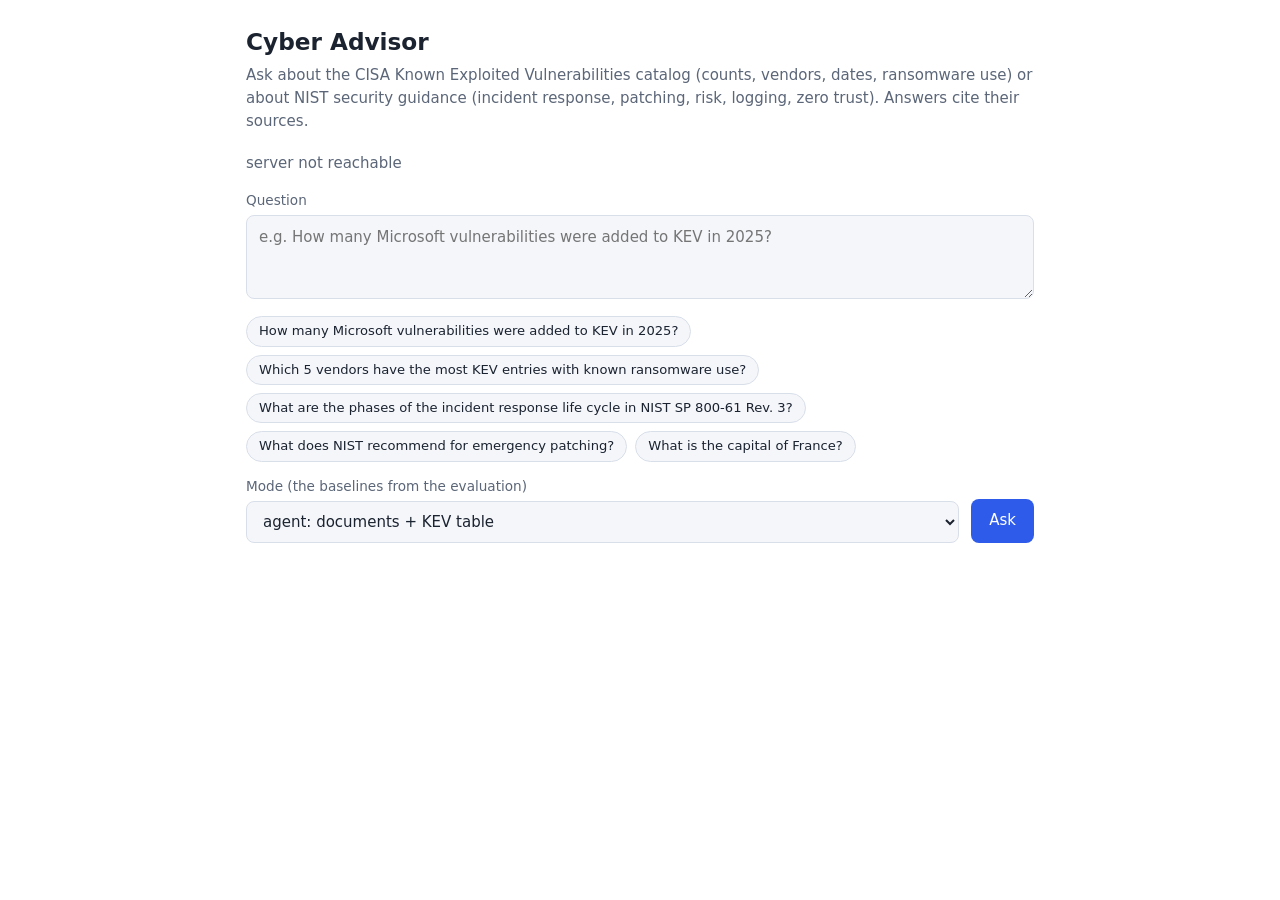
==== web/index.html @ 1cd0cd9b "first commit" ====
<!doctype html>
<html lang="en">
<head>
  <meta charset="utf-8">
  <meta name="viewport" content="width=device-width, initial-scale=1">
  <title>Cyber Advisor</title>
  <style>
    :root { --bg:#fff; --fg:#1b2330; --muted:#5b6678; --card:#f4f6fa; --line:#d9dfe9; --accent:#2f5bea;
            --ok:#1a7f4b; --warn:#a15c00; --bad:#b3261e; --act:#2f5bea; }
    @media (prefers-color-scheme: dark) {
      :root { --bg:#0f1319; --fg:#e6e9ef; --muted:#97a2b3; --card:#171d27; --line:#2a3342; --accent:#7c9bff;
              --ok:#4ade80; --warn:#fbbf24; --bad:#f87171; --act:#7c9bff; } }
    * { box-sizing: border-box; }
    body { margin:0; background:var(--bg); color:var(--fg); font:15px/1.55 system-ui,-apple-system,"Segoe UI",sans-serif; }
    main { max-width: 820px; margin: 0 auto; padding: 24px 16px 64px; }
    h1 { font-size: 1.45rem; margin: 0 0 4px; }
    .sub, .muted { color: var(--muted); }
    .sub { margin: 0 0 18px; }
    label { display:block; font-size:.85rem; color:var(--muted); margin: 14px 0 4px; }
    textarea, select { width:100%; background:var(--card); color:var(--fg); border:1px solid var(--line);
                       border-radius:8px; padding:10px 12px; font:inherit; }
    textarea { min-height: 84px; resize: vertical; }
    .row { display:flex; gap:12px; flex-wrap:wrap; align-items:flex-end; }
    .row > div { flex:1 1 220px; }
    button { background:var(--accent); color:#fff; border:0; border-radius:8px; padding:10px 18px; font:inherit; cursor:pointer; }
    button:disabled { opacity:.55; cursor:default; }
    .chips { display:flex; gap:8px; flex-wrap:wrap; margin-top:10px; }
    .chip { background:var(--card); color:var(--fg); border:1px solid var(--line); border-radius:999px; padding:4px 12px; font-size:.82rem; }
    .panel { background:var(--card); border:1px solid var(--line); border-radius:10px; margin-top:18px; overflow:hidden; }
    .panel h2 { font-size:.8rem; letter-spacing:.04em; text-transform:uppercase; color:var(--muted); margin:0; padding:10px 14px; border-bottom:1px solid var(--line); }
    .step { padding:8px 14px; border-bottom:1px solid var(--line); font-size:.85rem; word-break:break-word; }
    .step:last-child { border-bottom:0; }
    .step b.act { color:var(--act); } .step b.obs { color:var(--ok); }
    code, pre { font-family: ui-monospace, Consolas, monospace; font-size:.82rem; }
    pre { margin:6px 0 0; white-space:pre-wrap; word-break:break-word; color:var(--muted); }
    .answer { padding:14px; white-space:pre-wrap; }
    .meta { padding:0 14px 14px; font-size:.85rem; }
    .meta ul { margin:4px 0 10px; padding-left:20px; }
    .tag { display:inline-block; border:1px solid currentColor; border-radius:6px; padding:0 8px; font-size:.78rem; margin-right:6px; }
    .tag.ok { color:var(--ok); } .tag.warn { color:var(--warn); } .tag.bad { color:var(--bad); }
    .err { color:var(--bad); margin-top:14px; }
  </style>
</head>
<body>
<main>
  <h1>Cyber Advisor</h1>
  <p class="sub">Ask about the CISA Known Exploited Vulnerabilities catalog (counts, vendors, dates, ransomware use)
    or about NIST security guidance (incident response, patching, risk, logging, zero trust). Answers cite their sources.</p>
  <p class="muted" id="health">checking server…</p>

  <label for="q">Question</label>
  <textarea id="q" maxlength="1000" placeholder="e.g. How many Microsoft vulnerabilities were added to KEV in 2025?"></textarea>
  <div class="chips" id="examples"></div>

  <div class="row">
    <div>
      <label for="mode">Mode (the baselines from the evaluation)</label>
      <select id="mode">
        <option value="agent">agent: documents + KEV table</option>
        <option value="rag_only">documents only (no SQL)</option>
        <option value="no_tools">no tools (bare model)</option>
      </select>
    </div>
    <div style="flex:0 0 auto"><button id="ask">Ask</button></div>
  </div>

  <p class="err" id="error" hidden></p>
  <section class="panel" id="trace-panel" hidden><h2>What the agent did</h2><div id="trace"></div></section>
  <section class="panel" id="answer-panel" hidden><h2>Answer</h2><div class="answer" id="answer"></div><div class="meta" id="meta"></div></section>
</main>
<script src="app.js"></script>
</body>
</html>
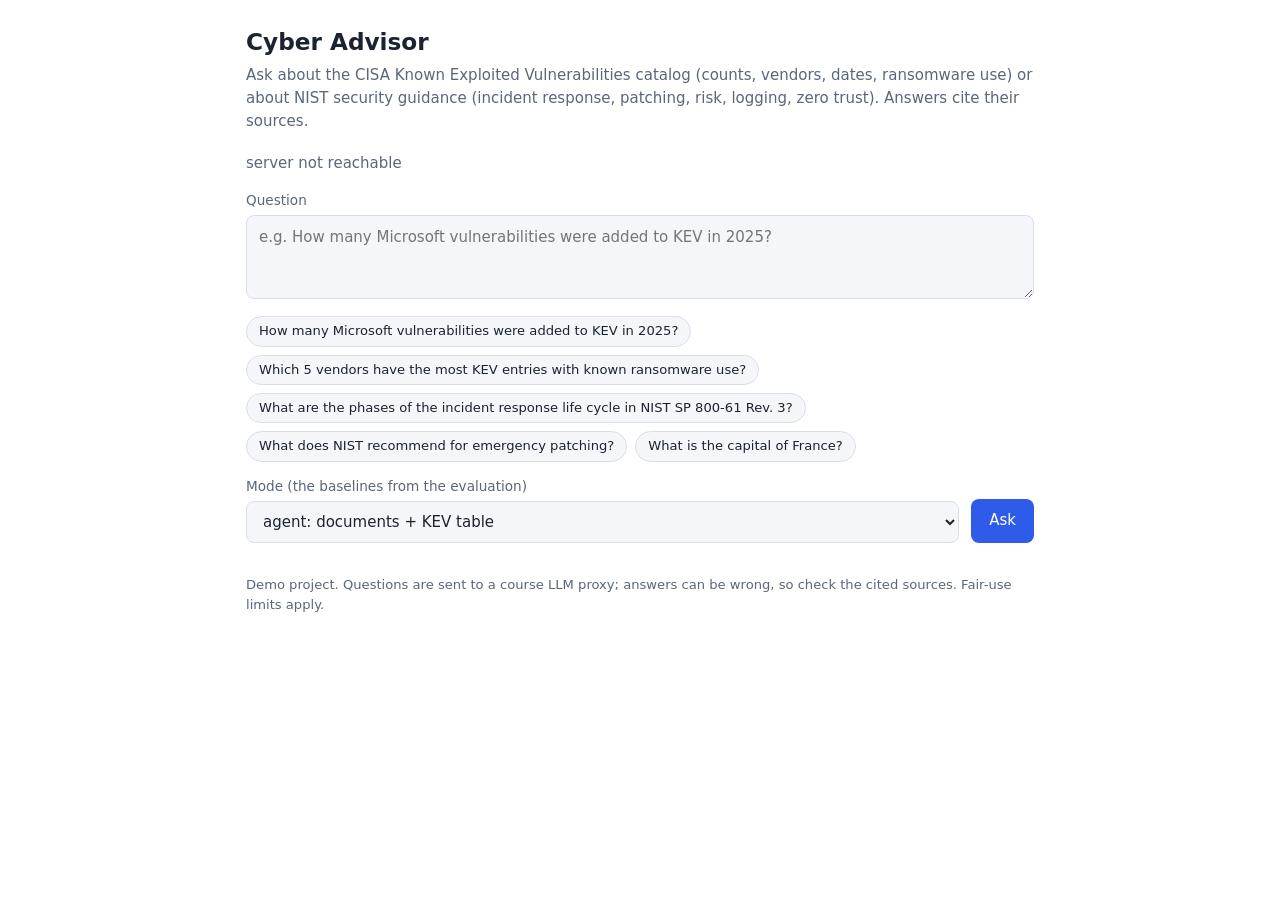
==== commit c84e78ff: "Implement rate limiting, enhance deployment instructions, and update .gitignore for Docker compatibi" ====
--- a/web/index.html
+++ b/web/index.html
@@ -67,6 +67,7 @@
   <p class="err" id="error" hidden></p>
   <section class="panel" id="trace-panel" hidden><h2>What the agent did</h2><div id="trace"></div></section>
   <section class="panel" id="answer-panel" hidden><h2>Answer</h2><div class="answer" id="answer"></div><div class="meta" id="meta"></div></section>
+  <p class="muted" style="margin-top:32px;font-size:.82rem">Demo project. Questions are sent to a course LLM proxy; answers can be wrong, so check the cited sources. Fair-use limits apply.</p>
 </main>
 <script src="app.js"></script>
 </body>
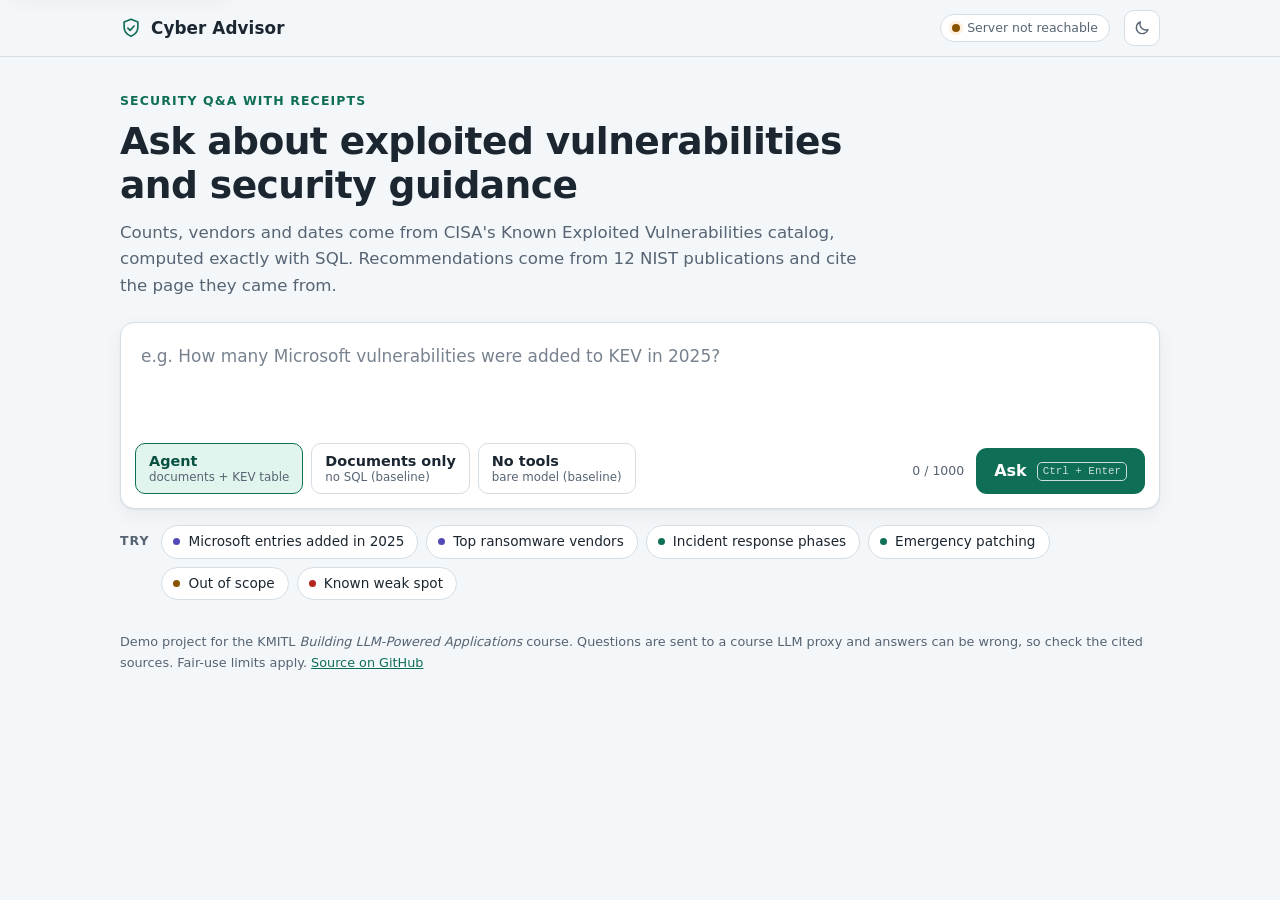
==== commit 200f320f: "Add initial CSS styles for Cyber Advisor UI with responsive design and theming support" ====
--- a/web/index.html
+++ b/web/index.html
@@ -3,72 +3,96 @@
 <head>
   <meta charset="utf-8">
   <meta name="viewport" content="width=device-width, initial-scale=1">
+  <meta name="color-scheme" content="light dark">
+  <meta name="description" content="Cyber Advisor answers security questions from NIST guidance and the CISA KEV catalog, with citations and exact SQL.">
   <title>Cyber Advisor</title>
-  <style>
-    :root { --bg:#fff; --fg:#1b2330; --muted:#5b6678; --card:#f4f6fa; --line:#d9dfe9; --accent:#2f5bea;
-            --ok:#1a7f4b; --warn:#a15c00; --bad:#b3261e; --act:#2f5bea; }
-    @media (prefers-color-scheme: dark) {
-      :root { --bg:#0f1319; --fg:#e6e9ef; --muted:#97a2b3; --card:#171d27; --line:#2a3342; --accent:#7c9bff;
-              --ok:#4ade80; --warn:#fbbf24; --bad:#f87171; --act:#7c9bff; } }
-    * { box-sizing: border-box; }
-    body { margin:0; background:var(--bg); color:var(--fg); font:15px/1.55 system-ui,-apple-system,"Segoe UI",sans-serif; }
-    main { max-width: 820px; margin: 0 auto; padding: 24px 16px 64px; }
-    h1 { font-size: 1.45rem; margin: 0 0 4px; }
-    .sub, .muted { color: var(--muted); }
-    .sub { margin: 0 0 18px; }
-    label { display:block; font-size:.85rem; color:var(--muted); margin: 14px 0 4px; }
-    textarea, select { width:100%; background:var(--card); color:var(--fg); border:1px solid var(--line);
-                       border-radius:8px; padding:10px 12px; font:inherit; }
-    textarea { min-height: 84px; resize: vertical; }
-    .row { display:flex; gap:12px; flex-wrap:wrap; align-items:flex-end; }
-    .row > div { flex:1 1 220px; }
-    button { background:var(--accent); color:#fff; border:0; border-radius:8px; padding:10px 18px; font:inherit; cursor:pointer; }
-    button:disabled { opacity:.55; cursor:default; }
-    .chips { display:flex; gap:8px; flex-wrap:wrap; margin-top:10px; }
-    .chip { background:var(--card); color:var(--fg); border:1px solid var(--line); border-radius:999px; padding:4px 12px; font-size:.82rem; }
-    .panel { background:var(--card); border:1px solid var(--line); border-radius:10px; margin-top:18px; overflow:hidden; }
-    .panel h2 { font-size:.8rem; letter-spacing:.04em; text-transform:uppercase; color:var(--muted); margin:0; padding:10px 14px; border-bottom:1px solid var(--line); }
-    .step { padding:8px 14px; border-bottom:1px solid var(--line); font-size:.85rem; word-break:break-word; }
-    .step:last-child { border-bottom:0; }
-    .step b.act { color:var(--act); } .step b.obs { color:var(--ok); }
-    code, pre { font-family: ui-monospace, Consolas, monospace; font-size:.82rem; }
-    pre { margin:6px 0 0; white-space:pre-wrap; word-break:break-word; color:var(--muted); }
-    .answer { padding:14px; white-space:pre-wrap; }
-    .meta { padding:0 14px 14px; font-size:.85rem; }
-    .meta ul { margin:4px 0 10px; padding-left:20px; }
-    .tag { display:inline-block; border:1px solid currentColor; border-radius:6px; padding:0 8px; font-size:.78rem; margin-right:6px; }
-    .tag.ok { color:var(--ok); } .tag.warn { color:var(--warn); } .tag.bad { color:var(--bad); }
-    .err { color:var(--bad); margin-top:14px; }
-  </style>
+  <link rel="stylesheet" href="style.css">
+  <script>
+    // apply the saved theme before first paint, so a dark-mode visitor never sees a white flash
+    try { var t = localStorage.getItem("theme"); if (t === "light" || t === "dark") document.documentElement.dataset.theme = t; } catch (e) {}
+  </script>
 </head>
 <body>
+<a class="skip" href="#q">Skip to the question box</a>
+
+<header class="topbar">
+  <div class="topbar-in">
+    <a class="brand" href="/" aria-label="Cyber Advisor, home">
+      <svg class="brand-mark" viewBox="0 0 24 24" width="22" height="22" aria-hidden="true">
+        <path d="M12 2.5 4.5 5.4v5.6c0 4.5 3.1 8.3 7.5 9.9 4.4-1.6 7.5-5.4 7.5-9.9V5.4L12 2.5Z" fill="none" stroke="currentColor" stroke-width="1.8" stroke-linejoin="round"/>
+        <path d="m8.6 12.2 2.4 2.4 4.4-4.8" fill="none" stroke="currentColor" stroke-width="1.8" stroke-linecap="round" stroke-linejoin="round"/>
+      </svg>
+      <span>Cyber Advisor</span>
+    </a>
+    <div class="pills" id="status" aria-live="polite"><span class="pill"><span class="dot dot-idle"></span>Checking server…</span></div>
+    <button id="theme" class="icon-btn" type="button" aria-label="Switch to dark theme" title="Switch theme"></button>
+  </div>
+</header>
+
 <main>
-  <h1>Cyber Advisor</h1>
-  <p class="sub">Ask about the CISA Known Exploited Vulnerabilities catalog (counts, vendors, dates, ransomware use)
-    or about NIST security guidance (incident response, patching, risk, logging, zero trust). Answers cite their sources.</p>
-  <p class="muted" id="health">checking server…</p>
+  <section class="hero">
+    <p class="eyebrow">Security Q&amp;A with receipts</p>
+    <h1>Ask about exploited vulnerabilities and security guidance</h1>
+    <p class="lede">Counts, vendors and dates come from CISA's Known Exploited Vulnerabilities catalog, computed exactly with SQL.
+      Recommendations come from 12 NIST publications and cite the page they came from.</p>
+  </section>
 
-  <label for="q">Question</label>
-  <textarea id="q" maxlength="1000" placeholder="e.g. How many Microsoft vulnerabilities were added to KEV in 2025?"></textarea>
-  <div class="chips" id="examples"></div>
+  <form id="composer" class="card composer" autocomplete="off">
+    <label for="q" class="sr-only">Your question</label>
+    <textarea id="q" maxlength="1000" rows="3" placeholder="e.g. How many Microsoft vulnerabilities were added to KEV in 2025?"></textarea>
 
-  <div class="row">
-    <div>
-      <label for="mode">Mode (the baselines from the evaluation)</label>
-      <select id="mode">
-        <option value="agent">agent: documents + KEV table</option>
-        <option value="rag_only">documents only (no SQL)</option>
-        <option value="no_tools">no tools (bare model)</option>
-      </select>
+    <div class="composer-foot">
+      <fieldset class="modes">
+        <legend class="sr-only">How should the assistant answer?</legend>
+        <label class="mode"><input type="radio" name="mode" value="agent" checked>
+          <span class="mode-body"><b>Agent</b><small>documents + KEV table</small></span></label>
+        <label class="mode"><input type="radio" name="mode" value="rag_only">
+          <span class="mode-body"><b>Documents only</b><small>no SQL (baseline)</small></span></label>
+        <label class="mode"><input type="radio" name="mode" value="no_tools">
+          <span class="mode-body"><b>No tools</b><small>bare model (baseline)</small></span></label>
+      </fieldset>
+
+      <div class="actions">
+        <span class="count" id="count">0 / 1000</span>
+        <button id="ask" class="primary" type="submit"><span class="btn-label">Ask</span><kbd class="hint">Ctrl&nbsp;+&nbsp;Enter</kbd></button>
+      </div>
     </div>
-    <div style="flex:0 0 auto"><button id="ask">Ask</button></div>
+  </form>
+
+  <div class="examples" aria-label="Example questions">
+    <span class="examples-label">Try</span>
+    <div class="chips" id="examples"></div>
   </div>
 
-  <p class="err" id="error" hidden></p>
-  <section class="panel" id="trace-panel" hidden><h2>What the agent did</h2><div id="trace"></div></section>
-  <section class="panel" id="answer-panel" hidden><h2>Answer</h2><div class="answer" id="answer"></div><div class="meta" id="meta"></div></section>
-  <p class="muted" style="margin-top:32px;font-size:.82rem">Demo project. Questions are sent to a course LLM proxy; answers can be wrong, so check the cited sources. Fair-use limits apply.</p>
+  <div class="banner banner-bad" id="error" role="alert" hidden></div>
+
+  <div class="results" id="results" hidden>
+    <article class="card answer-card" id="answer-card" aria-live="polite" aria-busy="false">
+      <header class="card-head"><h2>Answer</h2><div class="badges" id="badges"></div></header>
+      <div class="answer" id="answer"></div>
+      <section id="sources-wrap" class="subsection" hidden>
+        <h3>Sources <span class="note">recorded by the server when it retrieved them</span></h3>
+        <div class="sources" id="sources"></div>
+      </section>
+      <section id="sql-wrap" class="subsection" hidden>
+        <h3>SQL that ran</h3>
+        <div id="sql"></div>
+      </section>
+    </article>
+
+    <aside class="card activity" aria-label="What the agent did">
+      <header class="card-head"><h2>Agent activity</h2><span class="state" id="activity-state"></span></header>
+      <ol class="timeline" id="trace"></ol>
+      <p class="empty" id="trace-empty" hidden>No tools were called: the model answered directly.</p>
+    </aside>
+  </div>
 </main>
+
+<footer class="foot">
+  <p>Demo project for the KMITL <i>Building LLM-Powered Applications</i> course. Questions are sent to a course LLM proxy and answers can be wrong, so check the cited sources. Fair-use limits apply.
+    <a href="https://github.com/Chaithawatcer/LLM-project" target="_blank" rel="noopener">Source on GitHub</a></p>
+</footer>
+
 <script src="app.js"></script>
 </body>
 </html>
--- a/web/style.css
+++ b/web/style.css
@@ -0,0 +1,221 @@
+/* Cyber Advisor UI. Teal = the document path, purple = the table path (same as the architecture diagram). */
+:root {
+  color-scheme: light;
+  --bg: #f4f7f9; --surface: #ffffff; --surface-2: #eef3f6; --border: #d5dde4; --border-strong: #b4c0cb;
+  --text: #1b2631; --muted: #566473;
+  --brand: #0f6e56; --brand-soft: #e1f5ee; --brand-ink: #085041;
+  --sql: #534ab7; --sql-soft: #eeedfe; --sql-ink: #3c3489;
+  --ok: #1a7f4b; --ok-soft: #e4f4ea; --warn: #8a5300; --warn-soft: #fdf1dc; --bad: #b3261e; --bad-soft: #fdeceb;
+  --btn-bg: #0f6e56; --btn-fg: #ffffff; --ring: rgba(15, 110, 86, .38);
+  --shadow: 0 1px 2px rgba(16, 24, 40, .06), 0 6px 20px rgba(16, 24, 40, .05);
+  --radius: 14px;
+  --mono: ui-monospace, "Cascadia Code", "SF Mono", Consolas, "Liberation Mono", monospace;
+}
+@media (prefers-color-scheme: dark) {
+  :root:not([data-theme="light"]) {
+    color-scheme: dark;
+    --bg: #0a1016; --surface: #121a22; --surface-2: #19232d; --border: #27323e; --border-strong: #3a4857;
+    --text: #e5ecf2; --muted: #9aa8b6;
+    --brand: #3fd8b1; --brand-soft: rgba(63, 216, 177, .13); --brand-ink: #7ce8cb;
+    --sql: #a79fff; --sql-soft: rgba(167, 159, 255, .15); --sql-ink: #c7c2ff;
+    --ok: #5fd68a; --ok-soft: rgba(95, 214, 138, .13); --warn: #f2b53a; --warn-soft: rgba(242, 181, 58, .13);
+    --bad: #ff8179; --bad-soft: rgba(255, 129, 121, .13);
+    --btn-bg: #3fd8b1; --btn-fg: #04241c; --ring: rgba(63, 216, 177, .45);
+    --shadow: 0 1px 2px rgba(0, 0, 0, .35), 0 8px 24px rgba(0, 0, 0, .25);
+  }
+}
+:root[data-theme="dark"] {
+  color-scheme: dark;
+  --bg: #0a1016; --surface: #121a22; --surface-2: #19232d; --border: #27323e; --border-strong: #3a4857;
+  --text: #e5ecf2; --muted: #9aa8b6;
+  --brand: #3fd8b1; --brand-soft: rgba(63, 216, 177, .13); --brand-ink: #7ce8cb;
+  --sql: #a79fff; --sql-soft: rgba(167, 159, 255, .15); --sql-ink: #c7c2ff;
+  --ok: #5fd68a; --ok-soft: rgba(95, 214, 138, .13); --warn: #f2b53a; --warn-soft: rgba(242, 181, 58, .13);
+  --bad: #ff8179; --bad-soft: rgba(255, 129, 121, .13);
+  --btn-bg: #3fd8b1; --btn-fg: #04241c; --ring: rgba(63, 216, 177, .45);
+  --shadow: 0 1px 2px rgba(0, 0, 0, .35), 0 8px 24px rgba(0, 0, 0, .25);
+}
+
+[hidden] { display: none !important; }   /* author display rules (grid, flex) must not defeat the hidden attribute */
+* { box-sizing: border-box; }
+html { -webkit-text-size-adjust: 100%; scroll-behavior: smooth; }
+body {
+  margin: 0; background: var(--bg); color: var(--text);
+  font: 16px/1.6 Inter, system-ui, -apple-system, "Segoe UI", "Leelawadee UI", Roboto, sans-serif;
+}
+h1, h2, h3, p { margin: 0; }
+button, textarea { font: inherit; color: inherit; }
+a { color: var(--brand); }
+:focus-visible { outline: 2px solid var(--brand); outline-offset: 2px; border-radius: 6px; }
+.sr-only { position: absolute; width: 1px; height: 1px; margin: -1px; padding: 0; overflow: hidden; clip: rect(0 0 0 0); border: 0; white-space: nowrap; }
+.skip { position: absolute; left: 12px; top: -48px; background: var(--surface); padding: 8px 12px; border-radius: 8px; z-index: 20; box-shadow: var(--shadow); }
+.skip:focus { top: 10px; }
+
+/* ---- top bar ---- */
+.topbar { position: sticky; top: 0; z-index: 10; background: color-mix(in srgb, var(--bg) 82%, transparent); backdrop-filter: blur(10px); border-bottom: 1px solid var(--border); }
+.topbar-in { max-width: 1080px; margin: 0 auto; padding: 10px 20px; display: flex; align-items: center; gap: 14px; }
+.brand { display: inline-flex; align-items: center; gap: 9px; font-weight: 650; font-size: 1.05rem; color: var(--text); text-decoration: none; letter-spacing: .1px; }
+.brand-mark { color: var(--brand); }
+.pills { margin-left: auto; display: flex; gap: 8px; flex-wrap: wrap; justify-content: flex-end; }
+.pill { display: inline-flex; align-items: center; gap: 7px; font-size: .78rem; color: var(--muted); background: var(--surface); border: 1px solid var(--border); border-radius: 999px; padding: 3px 11px; white-space: nowrap; }
+.pill b { color: var(--text); font-weight: 600; }
+.dot { width: 8px; height: 8px; border-radius: 50%; background: var(--muted); flex: none; }
+.dot-ok { background: var(--ok); box-shadow: 0 0 0 3px var(--ok-soft); }
+.dot-warn { background: var(--warn); box-shadow: 0 0 0 3px var(--warn-soft); }
+.dot-idle { background: var(--border-strong); }
+.icon-btn { width: 36px; height: 36px; display: grid; place-items: center; border-radius: 10px; border: 1px solid var(--border); background: var(--surface); color: var(--muted); cursor: pointer; }
+.icon-btn:hover { color: var(--text); border-color: var(--border-strong); }
+
+/* ---- layout ---- */
+main { max-width: 1080px; margin: 0 auto; padding: 34px 20px 24px; }
+.hero { max-width: 760px; margin-bottom: 22px; }
+.eyebrow { font-size: .78rem; font-weight: 650; letter-spacing: .09em; text-transform: uppercase; color: var(--brand); margin-bottom: 8px; }
+h1 { font-size: clamp(1.7rem, 3.6vw, 2.35rem); line-height: 1.18; letter-spacing: -.015em; font-weight: 700; }
+.lede { margin-top: 12px; color: var(--muted); font-size: 1.04rem; }
+
+.card { background: var(--surface); border: 1px solid var(--border); border-radius: var(--radius); box-shadow: var(--shadow); }
+.card-head { display: flex; align-items: center; justify-content: space-between; gap: 12px; padding: 14px 18px; border-bottom: 1px solid var(--border); }
+.card-head h2 { font-size: .8rem; letter-spacing: .08em; text-transform: uppercase; color: var(--muted); font-weight: 650; }
+
+/* ---- composer ---- */
+.composer { padding: 6px; transition: box-shadow .15s, border-color .15s; }
+.composer:focus-within { border-color: var(--brand); box-shadow: 0 0 0 4px var(--ring), var(--shadow); }
+textarea { width: 100%; resize: none; border: 0; background: transparent; padding: 14px 14px 8px; min-height: 86px; max-height: 260px; font-size: 1.06rem; line-height: 1.55; outline: none; }
+textarea::placeholder { color: var(--muted); opacity: .8; }
+.composer-foot { display: flex; align-items: flex-end; justify-content: space-between; gap: 14px; flex-wrap: wrap; padding: 6px 8px 8px; }
+.modes { border: 0; margin: 0; padding: 0; display: flex; gap: 8px; flex-wrap: wrap; min-width: 0; }
+.mode { position: relative; cursor: pointer; }
+.mode input { position: absolute; opacity: 0; inset: 0; cursor: pointer; }
+.mode-body { display: flex; flex-direction: column; line-height: 1.25; border: 1px solid var(--border); border-radius: 10px; padding: 8px 13px; background: var(--surface); transition: border-color .12s, background .12s; }
+.mode-body b { font-size: .9rem; font-weight: 600; }
+.mode-body small { font-size: .74rem; color: var(--muted); }
+.mode:hover .mode-body { border-color: var(--border-strong); }
+.mode input:checked + .mode-body { border-color: var(--brand); background: var(--brand-soft); }
+.mode input:checked + .mode-body b { color: var(--brand-ink); }
+.mode input:focus-visible + .mode-body { outline: 2px solid var(--brand); outline-offset: 2px; }
+.actions { display: flex; align-items: center; gap: 12px; margin-left: auto; }
+.count { font-size: .78rem; color: var(--muted); font-variant-numeric: tabular-nums; }
+.count.near { color: var(--warn); }
+.primary { display: inline-flex; align-items: center; gap: 10px; border: 0; border-radius: 11px; background: var(--btn-bg); color: var(--btn-fg); font-weight: 650; padding: 10px 18px; cursor: pointer; transition: transform .08s, filter .12s; }
+.primary:hover:not(:disabled) { filter: brightness(1.06); }
+.primary:active:not(:disabled) { transform: translateY(1px); }
+.primary:disabled { opacity: .6; cursor: progress; }
+.hint { font: 500 .68rem/1 var(--mono); opacity: .78; border: 1px solid currentColor; border-radius: 5px; padding: 3px 5px; }
+
+.examples { display: flex; align-items: flex-start; gap: 12px; margin-top: 16px; }
+.examples-label { font-size: .78rem; font-weight: 650; letter-spacing: .08em; text-transform: uppercase; color: var(--muted); padding-top: 6px; }
+.chips { display: flex; gap: 8px; flex-wrap: wrap; }
+.chip { display: inline-flex; align-items: center; gap: 8px; border: 1px solid var(--border); background: var(--surface); border-radius: 999px; padding: 5px 13px 5px 11px; font-size: .85rem; cursor: pointer; text-align: left; transition: border-color .12s, background .12s; }
+.chip:hover { border-color: var(--border-strong); background: var(--surface-2); }
+.chip .dot { width: 7px; height: 7px; }
+.chip[data-kind="sql"] .dot { background: var(--sql); }
+.chip[data-kind="docs"] .dot { background: var(--brand); }
+.chip[data-kind="decline"] .dot { background: var(--warn); }
+.chip[data-kind="weak"] .dot { background: var(--bad); }
+.chip small { color: var(--muted); font-size: .72rem; }
+
+.banner { margin-top: 18px; padding: 12px 16px; border-radius: 12px; border: 1px solid; font-size: .94rem; }
+.banner-bad { color: var(--bad); background: var(--bad-soft); border-color: color-mix(in srgb, var(--bad) 35%, transparent); }
+
+/* ---- results ---- */
+.results { display: grid; grid-template-columns: minmax(0, 1.65fr) minmax(0, 1fr); gap: 18px; margin-top: 22px; align-items: start; }
+.answer { padding: 18px 20px 20px; font-size: 1.04rem; line-height: 1.75; overflow-wrap: anywhere; }
+.answer p { margin: 0 0 .75em; }
+.answer > :last-child { margin-bottom: 0; }
+.answer ul, .answer ol { margin: 0 0 .75em; padding-left: 1.35em; }
+.answer li { margin: .3em 0; }
+.answer li::marker { color: var(--brand); }
+.answer strong { font-weight: 650; }
+.answer code { font: .88em var(--mono); background: var(--surface-2); border: 1px solid var(--border); border-radius: 5px; padding: .08em .35em; }
+.answer.pending { padding: 0; white-space: normal; }
+.badges { display: flex; gap: 6px; flex-wrap: wrap; justify-content: flex-end; }
+.badge { display: inline-flex; align-items: center; gap: 6px; border-radius: 999px; padding: 2px 10px; font-size: .74rem; font-weight: 600; border: 1px solid; white-space: nowrap; }
+.badge-ok { color: var(--ok); background: var(--ok-soft); border-color: color-mix(in srgb, var(--ok) 30%, transparent); }
+.badge-warn { color: var(--warn); background: var(--warn-soft); border-color: color-mix(in srgb, var(--warn) 30%, transparent); }
+.badge-bad { color: var(--bad); background: var(--bad-soft); border-color: color-mix(in srgb, var(--bad) 30%, transparent); }
+.badge-info { color: var(--muted); background: var(--surface-2); border-color: var(--border); }
+
+.cite { display: inline-grid; place-items: center; min-width: 1.45em; height: 1.45em; padding: 0 .35em; margin: 0 .12em; border-radius: 6px; font: 650 .72em/1 var(--mono); text-decoration: none; vertical-align: .12em; background: var(--brand-soft); color: var(--brand-ink); border: 1px solid color-mix(in srgb, var(--brand) 30%, transparent); }
+a.cite:hover { background: color-mix(in srgb, var(--brand) 22%, transparent); }
+.cite-bad { background: var(--bad-soft); color: var(--bad); border-color: color-mix(in srgb, var(--bad) 35%, transparent); }
+.cite-loose { background: var(--surface-2); color: var(--muted); border-color: var(--border); }
+
+.subsection { border-top: 1px solid var(--border); padding: 14px 20px 18px; }
+.subsection h3 { font-size: .8rem; letter-spacing: .08em; text-transform: uppercase; color: var(--muted); font-weight: 650; margin-bottom: 10px; }
+.note { text-transform: none; letter-spacing: 0; font-weight: 400; margin-left: 6px; font-size: .78rem; }
+.sources { display: grid; gap: 8px; }
+.source { display: flex; align-items: baseline; gap: 12px; border: 1px solid var(--border); border-radius: 10px; padding: 9px 12px; scroll-margin-top: 90px; transition: background .3s, border-color .3s; }
+.source.flash { background: var(--brand-soft); border-color: var(--brand); }
+.source .cite { flex: none; margin: 0; }
+.source-title { font-weight: 600; font-size: .94rem; }
+.source-meta { color: var(--muted); font-size: .84rem; margin-left: auto; white-space: nowrap; font-variant-numeric: tabular-nums; }
+
+.sqlbox { border: 1px solid var(--border); border-radius: 10px; overflow: hidden; background: var(--surface-2); }
+.sqlbox + .sqlbox { margin-top: 10px; }
+.sqlbox-head { display: flex; align-items: center; gap: 10px; padding: 7px 8px 7px 12px; border-bottom: 1px solid var(--border); font-size: .78rem; color: var(--muted); }
+.sqlbox-head .badge { margin-left: 0; }
+.sqlbox-head .copy { margin-left: auto; }
+.sqlbox pre { margin: 0; padding: 12px 14px; overflow-x: auto; font: .84rem/1.55 var(--mono); color: var(--sql-ink); white-space: pre; }
+.copy { border: 1px solid var(--border); background: var(--surface); color: var(--muted); border-radius: 7px; padding: 3px 10px; font-size: .74rem; cursor: pointer; }
+.copy:hover { color: var(--text); border-color: var(--border-strong); }
+
+/* ---- agent activity timeline ---- */
+.activity .card-head { padding-block: 12px; }
+.state { display: inline-flex; align-items: center; gap: 8px; font-size: .78rem; color: var(--muted); }
+.spinner { width: 14px; height: 14px; border-radius: 50%; border: 2px solid var(--border-strong); border-top-color: var(--brand); animation: spin .8s linear infinite; }
+.timeline { list-style: none; margin: 0; padding: 14px 18px 8px; }
+.step { position: relative; padding: 0 0 16px 28px; }
+.step::before { content: ""; position: absolute; left: 7px; top: 18px; bottom: 0; width: 2px; background: var(--border); }
+.step:last-child::before { display: none; }
+.node { position: absolute; left: 0; top: 3px; width: 16px; height: 16px; border-radius: 50%; border: 2px solid var(--muted); background: var(--surface); }
+.step[data-tool="search_docs"] .node { border-color: var(--brand); background: var(--brand-soft); }
+.step[data-tool="query_kev"] .node { border-color: var(--sql); background: var(--sql-soft); }
+.step-title { display: flex; align-items: center; gap: 8px; flex-wrap: wrap; font-size: .88rem; }
+.tool { font: 600 .78rem/1 var(--mono); border-radius: 6px; padding: 4px 8px; background: var(--surface-2); color: var(--text); border: 1px solid var(--border); }
+.step[data-tool="search_docs"] .tool { background: var(--brand-soft); color: var(--brand-ink); border-color: color-mix(in srgb, var(--brand) 30%, transparent); }
+.step[data-tool="query_kev"] .tool { background: var(--sql-soft); color: var(--sql-ink); border-color: color-mix(in srgb, var(--sql) 30%, transparent); }
+.step-n { color: var(--muted); font-size: .74rem; }
+.arg { margin: 8px 0 0; padding: 8px 10px; border-radius: 8px; background: var(--surface-2); border: 1px solid var(--border); font: .8rem/1.5 var(--mono); white-space: pre-wrap; overflow-wrap: anywhere; }
+.arg .k { color: var(--muted); }
+details.obs { margin-top: 7px; }
+details.obs summary { cursor: pointer; font-size: .8rem; color: var(--muted); list-style: none; display: flex; gap: 6px; align-items: baseline; }
+details.obs summary::-webkit-details-marker { display: none; }
+details.obs summary::before { content: "▸"; font-size: .7rem; transition: transform .12s; flex: none; }
+details.obs[open] summary::before { transform: rotate(90deg); }
+details.obs summary span { overflow: hidden; text-overflow: ellipsis; white-space: nowrap; }
+details.obs pre { margin: 6px 0 0; padding: 8px 10px; border-radius: 8px; background: var(--surface-2); border: 1px solid var(--border); font: .76rem/1.5 var(--mono); white-space: pre-wrap; overflow-wrap: anywhere; max-height: 240px; overflow: auto; color: var(--muted); }
+.obs.err summary { color: var(--bad); }
+.empty { padding: 4px 18px 18px; color: var(--muted); font-size: .9rem; }
+
+/* skeleton while the agent is working */
+.skeleton { padding: 20px; display: grid; gap: 11px; }
+.skeleton i { display: block; height: 12px; border-radius: 6px; background: linear-gradient(90deg, var(--surface-2) 25%, var(--border) 45%, var(--surface-2) 65%); background-size: 220% 100%; animation: shimmer 1.4s ease-in-out infinite; }
+.skeleton i:nth-child(1) { width: 92%; } .skeleton i:nth-child(2) { width: 78%; } .skeleton i:nth-child(3) { width: 55%; }
+
+.foot { max-width: 1080px; margin: 0 auto; padding: 8px 20px 44px; color: var(--muted); font-size: .8rem; }
+
+@keyframes spin { to { transform: rotate(360deg); } }
+@keyframes shimmer { 0% { background-position: 120% 0; } 100% { background-position: -100% 0; } }
+@media (prefers-reduced-motion: reduce) {
+  html { scroll-behavior: auto; }
+  .spinner, .skeleton i { animation: none; }
+  * { transition: none !important; }
+}
+
+@media (max-width: 900px) {
+  .results { grid-template-columns: minmax(0, 1fr); }
+}
+@media (max-width: 640px) {
+  main { padding-top: 24px; }
+  .topbar-in { padding-inline: 14px; }
+  .pill.detail { display: none; }
+  .composer-foot { flex-direction: column; align-items: stretch; }
+  .modes { display: grid; grid-template-columns: 1fr; }
+  .actions { justify-content: space-between; }
+  .hint { display: none; }
+  .examples { flex-direction: column; gap: 6px; }
+  .source { flex-wrap: wrap; }
+  .source-meta { margin-left: 0; }
+}
+
+.answer .note { color: var(--muted); }
